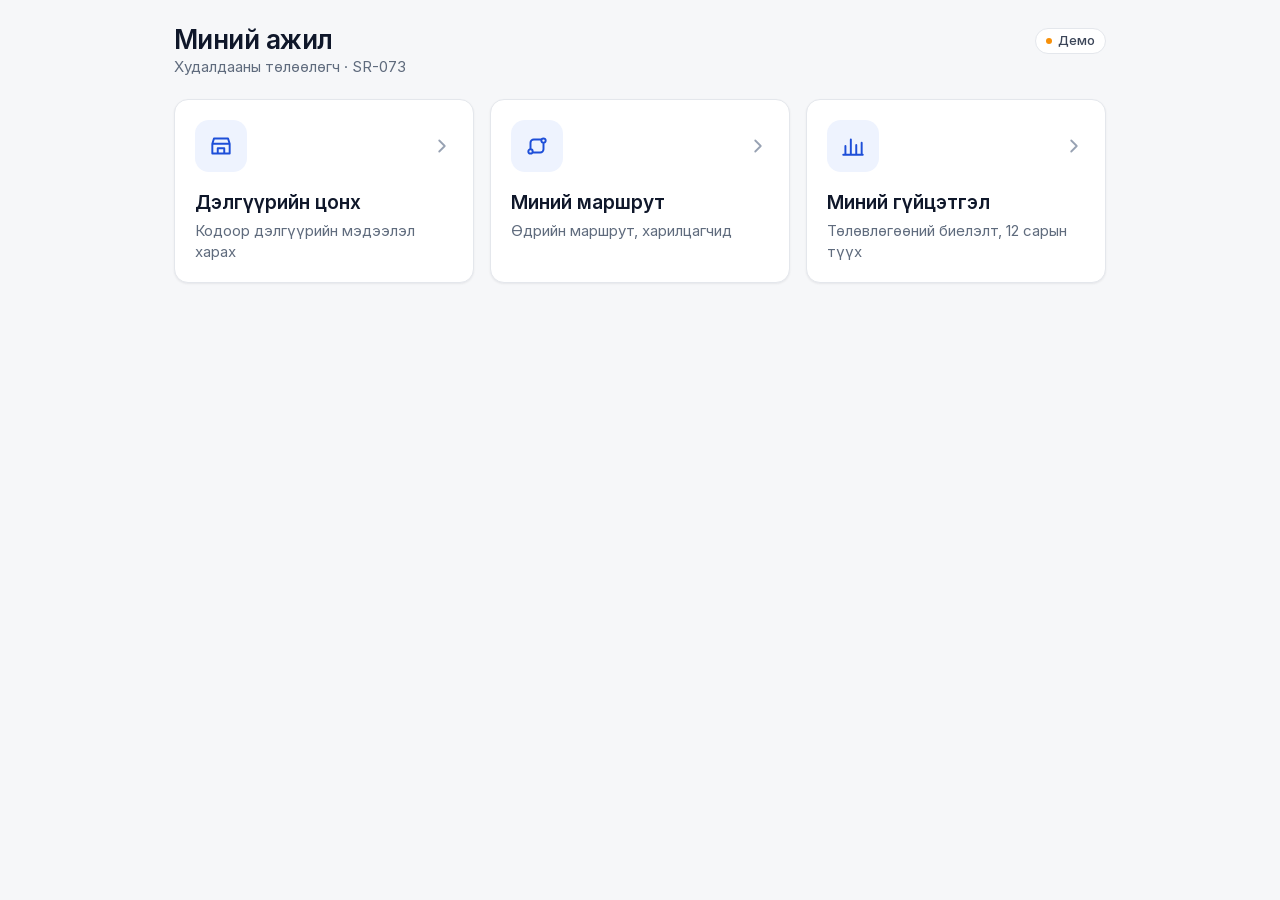
==== rep-home/index.html @ cb9c97c4 "Add «Миний ажил» workspace: home, route, performance + 53 store reports - rep-home/: «Миний ажил» ho" ====
<!doctype html>
<html lang="mn" data-ws-module="home">
<head>
  <meta charset="utf-8">
  <meta name="build" content="92cf36184981">
  <meta name="viewport" content="width=device-width, initial-scale=1, viewport-fit=cover">
  <meta name="color-scheme" content="light">
  <title>Миний ажил · Демо</title>
  <link rel="icon" href="data:image/svg+xml,%3Csvg xmlns=%27http://www.w3.org/2000/svg%27 viewBox=%270 0 32 32%27%3E%3Crect width=%2732%27 height=%2732%27 rx=%278%27 fill=%27%232563EB%27/%3E%3Cpath d=%27M8 8h7v7H8zM17 8h7v7h-7zM8 17h7v7H8zM17 17h7v7h-7z%27 fill=%27white%27/%3E%3C/svg%3E">
  <link rel="preload" href="assets/fonts/Inter-SemiBold.woff2" as="font" type="font/woff2" crossorigin>
  <link rel="stylesheet" href="assets/home.css?v=525a15c539">
  <!-- Optional: official Telegram Mini App SDK. Async, so the page works without it (plain browser, offline, blocked). -->
  <script async src="https://telegram.org/js/telegram-web-app.js" onload="window.WS && window.WS.tgInit()"></script>
</head>
<body>
  <svg width="0" height="0" style="position:absolute" aria-hidden="true">
    <symbol id="i-store" viewBox="0 0 24 24"><path d="M4 10l1.5-5h13L20 10M4 10h16M4 10v9h16v-9M9 19v-5h6v5" fill="none" stroke="currentColor" stroke-width="1.8" stroke-linejoin="round" stroke-linecap="round"/></symbol>
    <symbol id="i-route" viewBox="0 0 24 24"><path d="M6 19a2 2 0 1 0 0-4 2 2 0 0 0 0 4zM18 9a2 2 0 1 0 0-4 2 2 0 0 0 0 4zM6 15V9a3 3 0 0 1 3-3h7M18 9v6a3 3 0 0 1-3 3H8" fill="none" stroke="currentColor" stroke-width="1.8" stroke-linecap="round"/></symbol>
    <symbol id="i-perf" viewBox="0 0 24 24"><path d="M5 20V12M10 20V6M15 20v-9M20 20V9M3 20h18" fill="none" stroke="currentColor" stroke-width="1.8" stroke-linecap="round"/></symbol>
    <symbol id="i-right" viewBox="0 0 24 24"><path d="M9 6l6 6-6 6" fill="none" stroke="currentColor" stroke-width="2" stroke-linecap="round" stroke-linejoin="round"/></symbol>
  </svg>

  <main class="hm" id="app">
    <header class="hm-head">
      <div>
        <h1>Миний ажил</h1>
        <p class="hm-sub" id="rep-label">Худалдааны төлөөлөгч · SR-073</p>
      </div>
      <span class="hm-pill"><span class="hm-dot" aria-hidden="true"></span>Демо</span>
    </header>

    <!-- the three windows; hrefs are plain relative links (they work without JS), workspace.js adds the session state -->
    <nav class="hm-grid" id="links" aria-label="Миний ажил">
      <a class="hm-card" data-m="store" data-ws-nav href="../store-report/?view=lookup">
        <span class="hm-ic"><svg aria-hidden="true"><use href="#i-store"/></svg></span>
        <span class="hm-t"><b>Дэлгүүрийн цонх</b><span>Кодоор дэлгүүрийн мэдээлэл харах</span></span>
        <svg class="hm-go" aria-hidden="true"><use href="#i-right"/></svg>
      </a>
      <a class="hm-card" data-m="route" data-ws-nav href="../rep-route/">
        <span class="hm-ic"><svg aria-hidden="true"><use href="#i-route"/></svg></span>
        <span class="hm-t"><b>Миний маршрут</b><span>Өдрийн маршрут, харилцагчид</span></span>
        <svg class="hm-go" aria-hidden="true"><use href="#i-right"/></svg>
      </a>
      <a class="hm-card" data-m="performance" data-ws-nav href="../rep-performance/?rep=SR-073">
        <span class="hm-ic"><svg aria-hidden="true"><use href="#i-perf"/></svg></span>
        <span class="hm-t"><b>Миний гүйцэтгэл</b><span>Төлөвлөгөөний биелэлт, 12 сарын түүх</span></span>
        <svg class="hm-go" aria-hidden="true"><use href="#i-right"/></svg>
      </a>
    </nav>

    <section class="hm-state" id="state" hidden><h2 id="state-title"></h2><p id="state-text"></p><a class="hm-btn" id="state-link" data-ws-nav href="?rep=SR-073"></a></section>
  </main>

  <script src="assets/workspace.js?v=ddec6634f4"></script>
  <script src="assets/home.js?v=a9f7481113"></script>
</body>
</html>
---- rep-home/assets/home.css ----
/* «Миний ажил» home — the product's tokens (white/slate, one blue accent, Inter), three large touch targets. */
@font-face { font-family: "Inter"; src: url("fonts/Inter-Regular.woff2") format("woff2"); font-weight: 400; font-display: swap; }
@font-face { font-family: "Inter"; src: url("fonts/Inter-Medium.woff2") format("woff2"); font-weight: 500; font-display: swap; }
@font-face { font-family: "Inter"; src: url("fonts/Inter-SemiBold.woff2") format("woff2"); font-weight: 600; font-display: swap; }
:root {
  --font: "Inter", "Segoe UI", "Noto Sans", Arial, sans-serif;
  --ink: #0F172A; --ink-2: #3B4558; --ink-3: #5F6B7D; --ink-4: #98A2B3;
  --accent: #2563EB; --accent-strong: #1D4ED8; --accent-soft: #EEF3FE; --accent-line: #C7D7FD;
  --bg: #F6F7F9; --surface: #FFFFFF; --border: #E4E7EC;
  --sh-1: 0 1px 2px rgba(16, 24, 40, .04), 0 1px 3px rgba(16, 24, 40, .03);
  /* device notch plus Telegram's own insets when the client reports them (Bot API 8.0 CSS variables); 0 elsewhere */
  --sat: max(env(safe-area-inset-top, 0px), calc(var(--tg-safe-area-inset-top, 0px) + var(--tg-content-safe-area-inset-top, 0px)));
  --sab: max(env(safe-area-inset-bottom, 0px), var(--tg-safe-area-inset-bottom, 0px));
}
*, *::before, *::after { box-sizing: border-box; }
[hidden] { display: none !important; }
html { -webkit-text-size-adjust: 100%; }
body { margin: 0; font: 15px/1.5 var(--font); color: var(--ink); background: var(--bg); -webkit-font-smoothing: antialiased; }
h1, h2, p { margin: 0; }
:focus-visible { outline: 2px solid var(--accent); outline-offset: 2px; border-radius: 4px; }

.hm { max-width: 980px; margin: 0 auto; padding: calc(24px + var(--sat)) 24px calc(32px + var(--sab)); }
.hm-head { display: flex; justify-content: space-between; align-items: flex-start; gap: 16px; margin-bottom: 20px; }
.hm-head h1 { font-size: 26px; line-height: 32px; font-weight: 600; letter-spacing: -0.02em; }
.hm-sub { font-size: 15px; color: var(--ink-3); }
.hm-pill { display: inline-flex; align-items: center; gap: 6px; height: 26px; margin-top: 4px; padding: 0 10px; border: 1px solid var(--border); border-radius: 999px;
  background: var(--surface); color: var(--ink-2); font-size: 13px; font-weight: 500; flex: none; }
.hm-dot { width: 6px; height: 6px; border-radius: 50%; background: #F79009; }

.hm-grid { display: grid; grid-template-columns: repeat(3, minmax(0, 1fr)); gap: 16px; }
.hm-card { display: grid; grid-template-columns: minmax(0, 1fr) auto; grid-template-areas: "ic go" "t t"; align-content: start; gap: 18px 12px; min-height: 176px; padding: 20px;
  background: var(--surface); border: 1px solid var(--border); border-radius: 14px; box-shadow: var(--sh-1); color: var(--ink); text-decoration: none;
  -webkit-tap-highlight-color: transparent; }
.hm-card:hover { border-color: var(--accent-line); background: #FCFDFF; }
.hm-card:active { background: var(--accent-soft); }
.hm-ic { grid-area: ic; display: grid; place-items: center; width: 52px; height: 52px; border-radius: 14px; background: var(--accent-soft); color: var(--accent-strong); }
.hm-ic svg { width: 26px; height: 26px; }
.hm-go { grid-area: go; align-self: center; width: 22px; height: 22px; color: var(--ink-4); }
.hm-t { grid-area: t; display: grid; gap: 4px; min-width: 0; }
.hm-t b { font-size: 19px; line-height: 26px; font-weight: 600; }
.hm-t span { font-size: 15px; line-height: 21px; color: var(--ink-3); }

.hm-state { max-width: 520px; margin: 8vh auto 0; padding: 28px; text-align: center; background: var(--surface); border: 1px solid var(--border); border-radius: 12px; box-shadow: var(--sh-1); }
.hm-state h2 { font-size: 22px; line-height: 30px; font-weight: 600; }
.hm-state p { margin-top: 8px; color: var(--ink-2); overflow-wrap: anywhere; }
.hm-btn { display: inline-flex; align-items: center; justify-content: center; min-height: 44px; margin-top: 18px; padding: 0 18px; border-radius: 8px; background: var(--accent);
  color: #fff; font-weight: 500; text-decoration: none; }

@media (max-width: 720px) {
  .hm { padding: calc(16px + var(--sat)) 16px calc(24px + var(--sab)); }
  .hm-head { margin-bottom: 14px; }
  .hm-head h1 { font-size: 24px; line-height: 30px; }
  .hm-grid { grid-template-columns: minmax(0, 1fr); gap: 10px; }
  .hm-card { grid-template-columns: auto minmax(0, 1fr) auto; grid-template-areas: "ic t go"; align-items: center; gap: 14px; min-height: 84px; padding: 14px 16px; }
  .hm-ic { width: 46px; height: 46px; border-radius: 12px; }
  .hm-ic svg { width: 24px; height: 24px; }
  .hm-t b { font-size: 17px; line-height: 23px; }
  .hm-t span { font-size: 14px; line-height: 19px; }
}
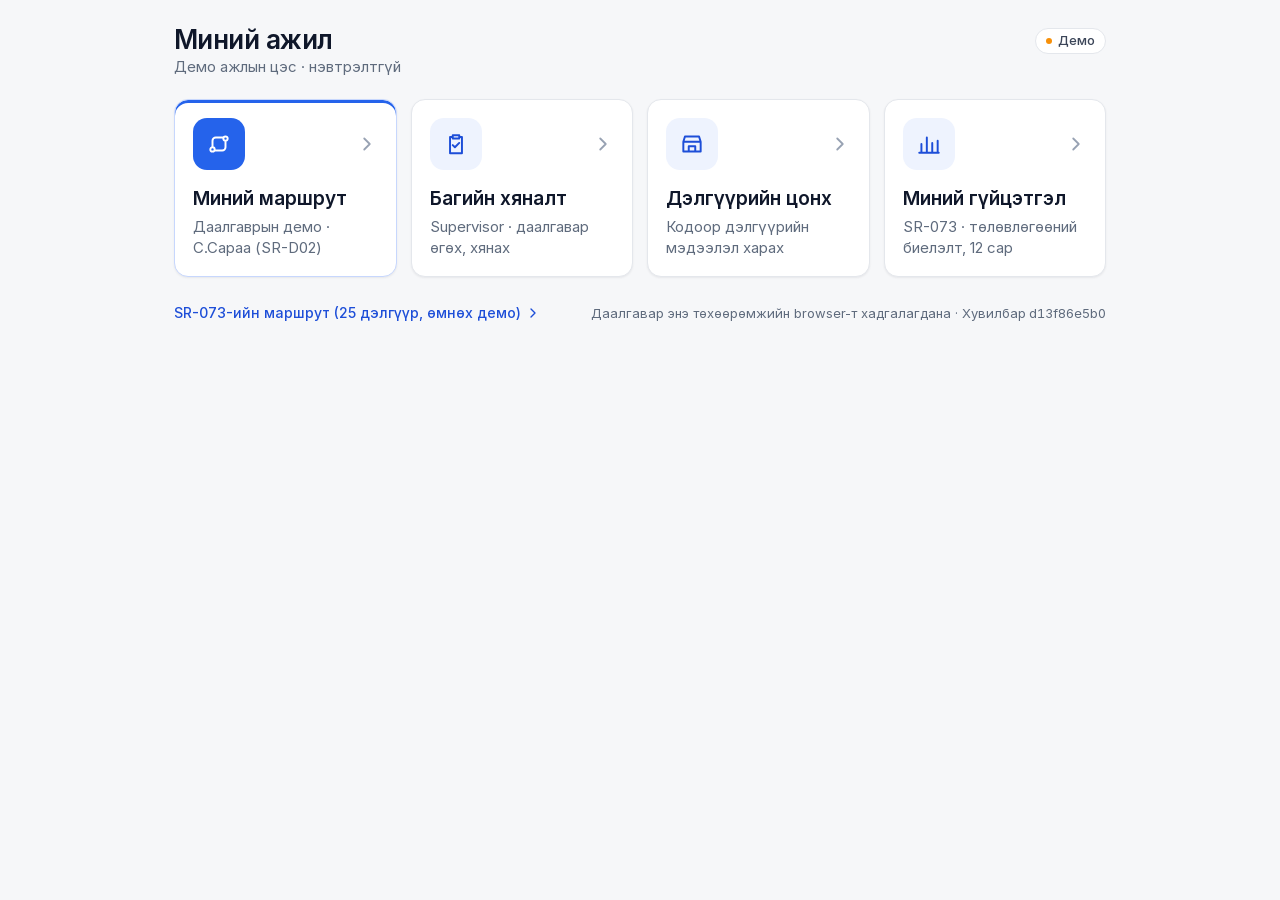
==== commit 99627e24: "Publish task-enabled rep route and supervisor demo workspace" ====
--- a/rep-home/index.html
+++ b/rep-home/index.html
@@ -2,13 +2,14 @@
 <html lang="mn" data-ws-module="home">
 <head>
   <meta charset="utf-8">
-  <meta name="build" content="92cf36184981">
+  <meta name="build" content="e84af9d419dd">
+  <meta name="release" content="d13f86e5b0">
   <meta name="viewport" content="width=device-width, initial-scale=1, viewport-fit=cover">
   <meta name="color-scheme" content="light">
   <title>Миний ажил · Демо</title>
   <link rel="icon" href="data:image/svg+xml,%3Csvg xmlns=%27http://www.w3.org/2000/svg%27 viewBox=%270 0 32 32%27%3E%3Crect width=%2732%27 height=%2732%27 rx=%278%27 fill=%27%232563EB%27/%3E%3Cpath d=%27M8 8h7v7H8zM17 8h7v7h-7zM8 17h7v7H8zM17 17h7v7h-7z%27 fill=%27white%27/%3E%3C/svg%3E">
-  <link rel="preload" href="assets/fonts/Inter-SemiBold.woff2" as="font" type="font/woff2" crossorigin>
-  <link rel="stylesheet" href="assets/home.css?v=525a15c539">
+  <link rel="preload" href="assets/fonts/Inter-SemiBold.woff2?v=5cb7103e4e" as="font" type="font/woff2" crossorigin>
+  <link rel="stylesheet" href="assets/home.css?v=b66fe078c0">
   <!-- Optional: official Telegram Mini App SDK. Async, so the page works without it (plain browser, offline, blocked). -->
   <script async src="https://telegram.org/js/telegram-web-app.js" onload="window.WS && window.WS.tgInit()"></script>
 </head>
@@ -17,6 +18,7 @@
     <symbol id="i-store" viewBox="0 0 24 24"><path d="M4 10l1.5-5h13L20 10M4 10h16M4 10v9h16v-9M9 19v-5h6v5" fill="none" stroke="currentColor" stroke-width="1.8" stroke-linejoin="round" stroke-linecap="round"/></symbol>
     <symbol id="i-route" viewBox="0 0 24 24"><path d="M6 19a2 2 0 1 0 0-4 2 2 0 0 0 0 4zM18 9a2 2 0 1 0 0-4 2 2 0 0 0 0 4zM6 15V9a3 3 0 0 1 3-3h7M18 9v6a3 3 0 0 1-3 3H8" fill="none" stroke="currentColor" stroke-width="1.8" stroke-linecap="round"/></symbol>
     <symbol id="i-perf" viewBox="0 0 24 24"><path d="M5 20V12M10 20V6M15 20v-9M20 20V9M3 20h18" fill="none" stroke="currentColor" stroke-width="1.8" stroke-linecap="round"/></symbol>
+    <symbol id="i-team" viewBox="0 0 24 24"><path d="M9 4h6v3H9zM9 5.5H6.5v15h11v-15H15M9 13l2 2 4-4" fill="none" stroke="currentColor" stroke-width="1.8" stroke-linejoin="round" stroke-linecap="round"/></symbol>
     <symbol id="i-right" viewBox="0 0 24 24"><path d="M9 6l6 6-6 6" fill="none" stroke="currentColor" stroke-width="2" stroke-linecap="round" stroke-linejoin="round"/></symbol>
   </svg>
 
@@ -24,34 +26,46 @@
     <header class="hm-head">
       <div>
         <h1>Миний ажил</h1>
-        <p class="hm-sub" id="rep-label">Худалдааны төлөөлөгч · SR-073</p>
+        <p class="hm-sub" id="rep-label">Демо ажлын цэс · нэвтрэлтгүй</p>
       </div>
       <span class="hm-pill"><span class="hm-dot" aria-hidden="true"></span>Демо</span>
     </header>
 
-    <!-- the three windows; hrefs are plain relative links (they work without JS), workspace.js adds the session state -->
+    <!-- the four windows; hrefs are plain relative links (they work without JS), workspace.js adds the session state.
+         «Миний маршрут» = the task demo of one team demo rep (a demo choice, not a login); performance stays SR-073's. -->
     <nav class="hm-grid" id="links" aria-label="Миний ажил">
+      <a class="hm-card hm-main" data-m="route" data-ws-nav href="../rep-route/?demo=team&amp;rep=SR-D02">
+        <span class="hm-ic"><svg aria-hidden="true"><use href="#i-route"/></svg></span>
+        <span class="hm-t"><b>Миний маршрут</b><span>Даалгаврын демо · С.Сараа (SR-D02)</span></span>
+        <svg class="hm-go" aria-hidden="true"><use href="#i-right"/></svg>
+      </a>
+      <a class="hm-card" data-m="team" data-ws-nav href="../team-control/">
+        <span class="hm-ic"><svg aria-hidden="true"><use href="#i-team"/></svg></span>
+        <span class="hm-t"><b>Багийн хяналт</b><span>Supervisor · даалгавар өгөх, хянах</span></span>
+        <svg class="hm-go" aria-hidden="true"><use href="#i-right"/></svg>
+      </a>
       <a class="hm-card" data-m="store" data-ws-nav href="../store-report/?view=lookup">
         <span class="hm-ic"><svg aria-hidden="true"><use href="#i-store"/></svg></span>
         <span class="hm-t"><b>Дэлгүүрийн цонх</b><span>Кодоор дэлгүүрийн мэдээлэл харах</span></span>
         <svg class="hm-go" aria-hidden="true"><use href="#i-right"/></svg>
       </a>
-      <a class="hm-card" data-m="route" data-ws-nav href="../rep-route/">
-        <span class="hm-ic"><svg aria-hidden="true"><use href="#i-route"/></svg></span>
-        <span class="hm-t"><b>Миний маршрут</b><span>Өдрийн маршрут, харилцагчид</span></span>
-        <svg class="hm-go" aria-hidden="true"><use href="#i-right"/></svg>
-      </a>
       <a class="hm-card" data-m="performance" data-ws-nav href="../rep-performance/?rep=SR-073">
         <span class="hm-ic"><svg aria-hidden="true"><use href="#i-perf"/></svg></span>
-        <span class="hm-t"><b>Миний гүйцэтгэл</b><span>Төлөвлөгөөний биелэлт, 12 сарын түүх</span></span>
+        <span class="hm-t"><b>Миний гүйцэтгэл</b><span>SR-073 · төлөвлөгөөний биелэлт, 12 сар</span></span>
         <svg class="hm-go" aria-hidden="true"><use href="#i-right"/></svg>
       </a>
     </nav>
 
+    <footer class="hm-foot" id="foot">
+      <a class="hm-legacy" data-m="legacy" data-ws-nav href="../rep-route/?rep=SR-073">SR-073-ийн маршрут (25 дэлгүүр, өмнөх демо)<svg aria-hidden="true"><use href="#i-right"/></svg></a>
+      <p>Даалгавар энэ төхөөрөмжийн browser-т хадгалагдана · <span class="num" id="build">Хувилбар: локал</span></p>
+    </footer>
+
     <section class="hm-state" id="state" hidden><h2 id="state-title"></h2><p id="state-text"></p><a class="hm-btn" id="state-link" data-ws-nav href="?rep=SR-073"></a></section>
   </main>
 
-  <script src="assets/workspace.js?v=ddec6634f4"></script>
-  <script src="assets/home.js?v=a9f7481113"></script>
+  <script src="assets/deploy.js?v=190848321a"></script>
+  <script src="assets/workspace.js?v=0cca0d6a24"></script>
+  <script src="assets/home.js?v=7c841190ab"></script>
 </body>
 </html>
--- a/rep-home/assets/home.css
+++ b/rep-home/assets/home.css
@@ -1,7 +1,7 @@
-/* «Миний ажил» home — the product's tokens (white/slate, one blue accent, Inter), three large touch targets. */
-@font-face { font-family: "Inter"; src: url("fonts/Inter-Regular.woff2") format("woff2"); font-weight: 400; font-display: swap; }
-@font-face { font-family: "Inter"; src: url("fonts/Inter-Medium.woff2") format("woff2"); font-weight: 500; font-display: swap; }
-@font-face { font-family: "Inter"; src: url("fonts/Inter-SemiBold.woff2") format("woff2"); font-weight: 600; font-display: swap; }
+/* «Миний ажил» home — the product's tokens (white/slate, one blue accent, Inter), four large touch targets (the task route first). */
+@font-face { font-family: "Inter"; src: url("fonts/Inter-Regular.woff2?v=e06f6b1bc5") format("woff2"); font-weight: 400; font-display: swap; }
+@font-face { font-family: "Inter"; src: url("fonts/Inter-Medium.woff2?v=0ff3e94614") format("woff2"); font-weight: 500; font-display: swap; }
+@font-face { font-family: "Inter"; src: url("fonts/Inter-SemiBold.woff2?v=5cb7103e4e") format("woff2"); font-weight: 600; font-display: swap; }
 :root {
   --font: "Inter", "Segoe UI", "Noto Sans", Arial, sans-serif;
   --ink: #0F172A; --ink-2: #3B4558; --ink-3: #5F6B7D; --ink-4: #98A2B3;
@@ -27,12 +27,14 @@
   background: var(--surface); color: var(--ink-2); font-size: 13px; font-weight: 500; flex: none; }
 .hm-dot { width: 6px; height: 6px; border-radius: 50%; background: #F79009; }
 
-.hm-grid { display: grid; grid-template-columns: repeat(3, minmax(0, 1fr)); gap: 16px; }
-.hm-card { display: grid; grid-template-columns: minmax(0, 1fr) auto; grid-template-areas: "ic go" "t t"; align-content: start; gap: 18px 12px; min-height: 176px; padding: 20px;
+.hm-grid { display: grid; grid-template-columns: repeat(4, minmax(0, 1fr)); gap: 14px; }
+.hm-card { display: grid; grid-template-columns: minmax(0, 1fr) auto; grid-template-areas: "ic go" "t t"; align-content: start; gap: 16px 12px; min-height: 164px; padding: 18px;
   background: var(--surface); border: 1px solid var(--border); border-radius: 14px; box-shadow: var(--sh-1); color: var(--ink); text-decoration: none;
   -webkit-tap-highlight-color: transparent; }
 .hm-card:hover { border-color: var(--accent-line); background: #FCFDFF; }
 .hm-card:active { background: var(--accent-soft); }
+.hm-main { border-color: var(--accent-line); box-shadow: var(--sh-1), inset 0 3px 0 var(--accent); }
+.hm-main .hm-ic { background: var(--accent); color: #fff; }
 .hm-ic { grid-area: ic; display: grid; place-items: center; width: 52px; height: 52px; border-radius: 14px; background: var(--accent-soft); color: var(--accent-strong); }
 .hm-ic svg { width: 26px; height: 26px; }
 .hm-go { grid-area: go; align-self: center; width: 22px; height: 22px; color: var(--ink-4); }
@@ -40,12 +42,25 @@
 .hm-t b { font-size: 19px; line-height: 26px; font-weight: 600; }
 .hm-t span { font-size: 15px; line-height: 21px; color: var(--ink-3); }
 
+.hm-foot { display: flex; flex-wrap: wrap; align-items: center; justify-content: space-between; gap: 4px 16px; margin-top: 14px; font-size: 13px; line-height: 18px; color: var(--ink-3); }
+.hm-legacy { display: inline-flex; align-items: center; gap: 4px; min-height: 44px; color: var(--accent-strong); font-size: 14px; font-weight: 500; text-decoration: none; }
+.hm-legacy:hover { text-decoration: underline; }
+.hm-legacy svg { width: 16px; height: 16px; flex: none; }
+.hm-foot .num { font-variant-numeric: tabular-nums; white-space: nowrap; }
+
 .hm-state { max-width: 520px; margin: 8vh auto 0; padding: 28px; text-align: center; background: var(--surface); border: 1px solid var(--border); border-radius: 12px; box-shadow: var(--sh-1); }
 .hm-state h2 { font-size: 22px; line-height: 30px; font-weight: 600; }
 .hm-state p { margin-top: 8px; color: var(--ink-2); overflow-wrap: anywhere; }
 .hm-btn { display: inline-flex; align-items: center; justify-content: center; min-height: 44px; margin-top: 18px; padding: 0 18px; border-radius: 8px; background: var(--accent);
   color: #fff; font-weight: 500; text-decoration: none; }
 
+@media (max-width: 900px) and (min-width: 721px) {
+  .hm { padding-left: 20px; padding-right: 20px; }
+  .hm-grid { gap: 10px; }
+  .hm-card { padding: 16px 14px; min-height: 150px; }
+  .hm-t b { font-size: 17px; line-height: 23px; }
+  .hm-t span { font-size: 14px; line-height: 19px; }
+}
 @media (max-width: 720px) {
   .hm { padding: calc(16px + var(--sat)) 16px calc(24px + var(--sab)); }
   .hm-head { margin-bottom: 14px; }
@@ -56,4 +71,5 @@
   .hm-ic svg { width: 24px; height: 24px; }
   .hm-t b { font-size: 17px; line-height: 23px; }
   .hm-t span { font-size: 14px; line-height: 19px; }
+  .hm-foot { margin-top: 8px; }
 }
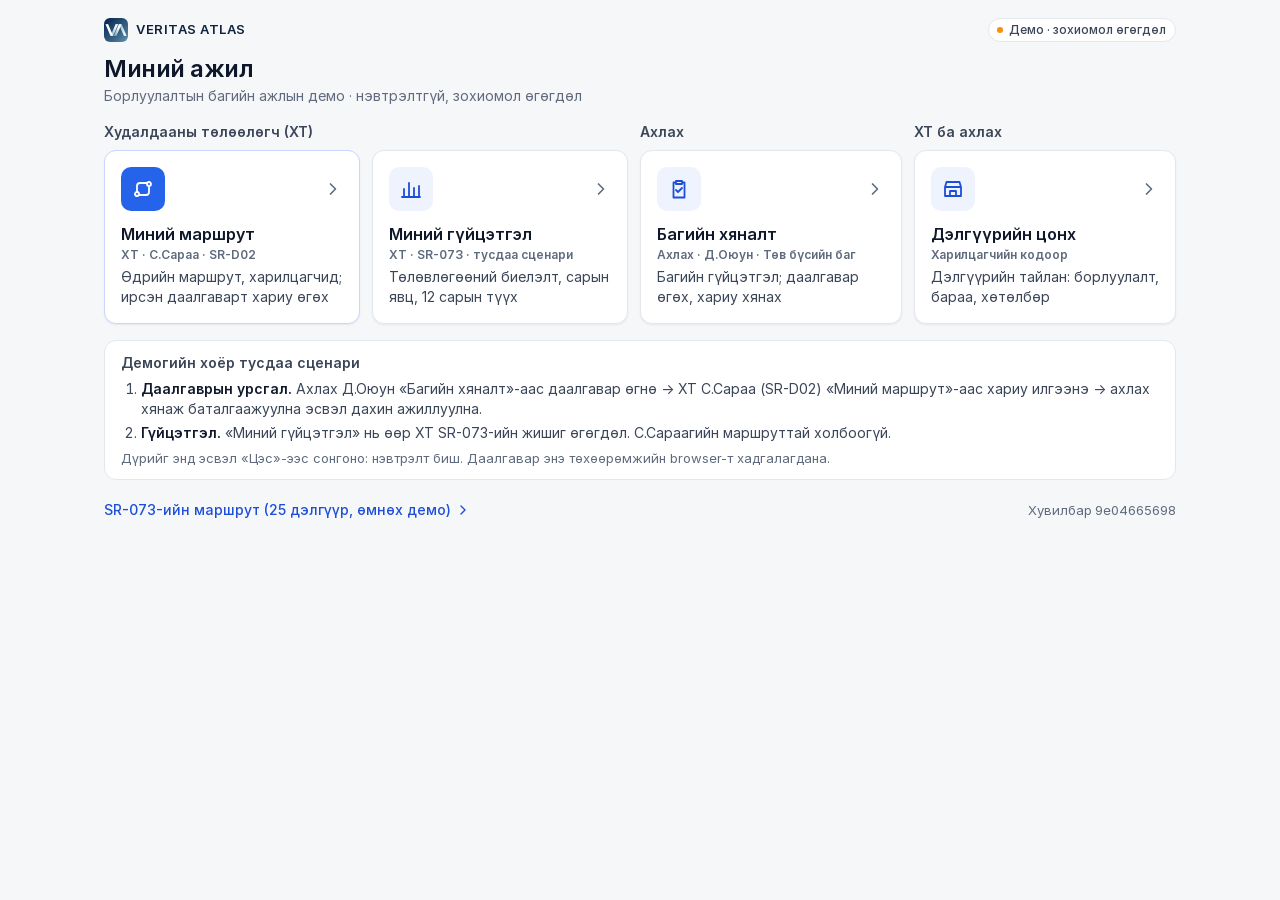
==== commit 81cdd735: "Release finish v1: visual language v1 on route/home, route taps, Ахлах wording - Route, customers an" ====
--- a/rep-home/index.html
+++ b/rep-home/index.html
@@ -1,15 +1,16 @@
 <!doctype html>
-<html lang="mn" data-ws-module="home">
+<html lang="mn" data-ws-module="home" data-ui="v1">
 <head>
   <meta charset="utf-8">
-  <meta name="build" content="e84af9d419dd">
-  <meta name="release" content="d13f86e5b0">
+  <meta name="build" content="0d5798144530">
+  <meta name="release" content="9e04665698">
   <meta name="viewport" content="width=device-width, initial-scale=1, viewport-fit=cover">
   <meta name="color-scheme" content="light">
   <title>Миний ажил · Демо</title>
-  <link rel="icon" href="data:image/svg+xml,%3Csvg xmlns=%27http://www.w3.org/2000/svg%27 viewBox=%270 0 32 32%27%3E%3Crect width=%2732%27 height=%2732%27 rx=%278%27 fill=%27%232563EB%27/%3E%3Cpath d=%27M8 8h7v7H8zM17 8h7v7h-7zM8 17h7v7H8zM17 17h7v7h-7z%27 fill=%27white%27/%3E%3C/svg%3E">
+  <link rel="icon" type="image/png" href="[data-uri]">
   <link rel="preload" href="assets/fonts/Inter-SemiBold.woff2?v=5cb7103e4e" as="font" type="font/woff2" crossorigin>
-  <link rel="stylesheet" href="assets/home.css?v=b66fe078c0">
+  <link rel="stylesheet" href="assets/home.css?v=69df056010">
+  <link rel="stylesheet" href="assets/workspace.css?v=fe167c2be0">
   <!-- Optional: official Telegram Mini App SDK. Async, so the page works without it (plain browser, offline, blocked). -->
   <script async src="https://telegram.org/js/telegram-web-app.js" onload="window.WS && window.WS.tgInit()"></script>
 </head>
@@ -22,50 +23,74 @@
     <symbol id="i-right" viewBox="0 0 24 24"><path d="M9 6l6 6-6 6" fill="none" stroke="currentColor" stroke-width="2" stroke-linecap="round" stroke-linejoin="round"/></symbol>
   </svg>
 
-  <main class="hm" id="app">
+  <main class="hm ws-page" id="app">
     <header class="hm-head">
-      <div>
-        <h1>Миний ажил</h1>
-        <p class="hm-sub" id="rep-label">Демо ажлын цэс · нэвтрэлтгүй</p>
-      </div>
-      <span class="hm-pill"><span class="hm-dot" aria-hidden="true"></span>Демо</span>
+      <div class="hm-brand"><span class="ws-mark" aria-hidden="true"></span><b>VERITAS ATLAS</b></div>
+      <span class="ws-demo"><span>Демо<span class="ws-demo-l"> · зохиомол өгөгдөл</span></span></span>
+      <h1 class="ws-title">Миний ажил</h1>
+      <p class="hm-sub" id="rep-label">Борлуулалтын багийн ажлын демо · нэвтрэлтгүй, зохиомол өгөгдөл</p>
     </header>
 
-    <!-- the four windows; hrefs are plain relative links (they work without JS), workspace.js adds the session state.
-         «Миний маршрут» = the task demo of one team demo rep (a demo choice, not a login); performance stays SR-073's. -->
-    <nav class="hm-grid" id="links" aria-label="Миний ажил">
-      <a class="hm-card hm-main" data-m="route" data-ws-nav href="../rep-route/?demo=team&amp;rep=SR-D02">
-        <span class="hm-ic"><svg aria-hidden="true"><use href="#i-route"/></svg></span>
-        <span class="hm-t"><b>Миний маршрут</b><span>Даалгаврын демо · С.Сараа (SR-D02)</span></span>
-        <svg class="hm-go" aria-hidden="true"><use href="#i-right"/></svg>
-      </a>
-      <a class="hm-card" data-m="team" data-ws-nav href="../team-control/">
-        <span class="hm-ic"><svg aria-hidden="true"><use href="#i-team"/></svg></span>
-        <span class="hm-t"><b>Багийн хяналт</b><span>Supervisor · даалгавар өгөх, хянах</span></span>
-        <svg class="hm-go" aria-hidden="true"><use href="#i-right"/></svg>
-      </a>
-      <a class="hm-card" data-m="store" data-ws-nav href="../store-report/?view=lookup">
-        <span class="hm-ic"><svg aria-hidden="true"><use href="#i-store"/></svg></span>
-        <span class="hm-t"><b>Дэлгүүрийн цонх</b><span>Кодоор дэлгүүрийн мэдээлэл харах</span></span>
-        <svg class="hm-go" aria-hidden="true"><use href="#i-right"/></svg>
-      </a>
-      <a class="hm-card" data-m="performance" data-ws-nav href="../rep-performance/?rep=SR-073">
-        <span class="hm-ic"><svg aria-hidden="true"><use href="#i-perf"/></svg></span>
-        <span class="hm-t"><b>Миний гүйцэтгэл</b><span>SR-073 · төлөвлөгөөний биелэлт, 12 сар</span></span>
-        <svg class="hm-go" aria-hidden="true"><use href="#i-right"/></svg>
-      </a>
+    <!-- the windows by demo role; hrefs are plain relative links (they work without JS), workspace.js adds the session state.
+         The role is a demo choice made here or in «Цэс», never a login. -->
+    <nav class="hm-roles" id="links" aria-label="Миний ажил">
+      <section class="hm-role hm-rep" aria-labelledby="r-rep">
+        <h2 class="hm-rh" id="r-rep">Худалдааны төлөөлөгч (ХТ)</h2>
+        <div class="hm-cards">
+          <a class="hm-card hm-main" data-m="route" data-ws-nav href="../rep-route/?demo=team&amp;rep=SR-D02">
+            <span class="hm-ic"><svg aria-hidden="true"><use href="#i-route"/></svg></span>
+            <span class="hm-t"><b>Миний маршрут</b><small id="route-who">ХТ · С.Сараа · SR-D02</small><span>Өдрийн маршрут, харилцагчид; ирсэн даалгаварт хариу өгөх</span></span>
+            <svg class="hm-go" aria-hidden="true"><use href="#i-right"/></svg>
+          </a>
+          <a class="hm-card" data-m="performance" data-ws-nav href="../rep-performance/?rep=SR-073">
+            <span class="hm-ic"><svg aria-hidden="true"><use href="#i-perf"/></svg></span>
+            <span class="hm-t"><b>Миний гүйцэтгэл</b><small>ХТ · SR-073 · тусдаа сценари</small><span>Төлөвлөгөөний биелэлт, сарын явц, 12 сарын түүх</span></span>
+            <svg class="hm-go" aria-hidden="true"><use href="#i-right"/></svg>
+          </a>
+        </div>
+      </section>
+      <section class="hm-role" aria-labelledby="r-sup">
+        <h2 class="hm-rh" id="r-sup">Ахлах</h2>
+        <div class="hm-cards">
+          <a class="hm-card" data-m="team" data-ws-nav href="../team-control/">
+            <span class="hm-ic"><svg aria-hidden="true"><use href="#i-team"/></svg></span>
+            <span class="hm-t"><b>Багийн хяналт</b><small>Ахлах · Д.Оюун · Төв бүсийн баг</small><span>Багийн гүйцэтгэл; даалгавар өгөх, хариу хянах</span></span>
+            <svg class="hm-go" aria-hidden="true"><use href="#i-right"/></svg>
+          </a>
+        </div>
+      </section>
+      <section class="hm-role" aria-labelledby="r-both">
+        <h2 class="hm-rh" id="r-both">ХТ ба ахлах</h2>
+        <div class="hm-cards">
+          <a class="hm-card" data-m="store" data-ws-nav href="../store-report/?view=lookup">
+            <span class="hm-ic"><svg aria-hidden="true"><use href="#i-store"/></svg></span>
+            <span class="hm-t"><b>Дэлгүүрийн цонх</b><small>Харилцагчийн кодоор</small><span>Дэлгүүрийн тайлан: борлуулалт, бараа, хөтөлбөр</span></span>
+            <svg class="hm-go" aria-hidden="true"><use href="#i-right"/></svg>
+          </a>
+        </div>
+      </section>
     </nav>
+
+    <!-- two separate demo stories: never one person's data -->
+    <section class="hm-sc" id="scen" aria-labelledby="sc-t">
+      <h2 class="hm-rh" id="sc-t">Демогийн хоёр тусдаа сценари</h2>
+      <ol>
+        <li><b>Даалгаврын урсгал.</b> Ахлах Д.Оюун «Багийн хяналт»-аас даалгавар өгнө → ХТ С.Сараа (SR-D02) «Миний маршрут»-аас хариу илгээнэ → ахлах хянаж баталгаажуулна эсвэл дахин ажиллуулна.</li>
+        <li><b>Гүйцэтгэл.</b> «Миний гүйцэтгэл» нь өөр ХТ SR-073-ийн жишиг өгөгдөл. С.Сараагийн маршруттай холбоогүй.</li>
+      </ol>
+      <p>Дүрийг энд эсвэл «Цэс»-ээс сонгоно: нэвтрэлт биш. Даалгавар энэ төхөөрөмжийн browser-т хадгалагдана.</p>
+    </section>
 
     <footer class="hm-foot" id="foot">
       <a class="hm-legacy" data-m="legacy" data-ws-nav href="../rep-route/?rep=SR-073">SR-073-ийн маршрут (25 дэлгүүр, өмнөх демо)<svg aria-hidden="true"><use href="#i-right"/></svg></a>
-      <p>Даалгавар энэ төхөөрөмжийн browser-т хадгалагдана · <span class="num" id="build">Хувилбар: локал</span></p>
+      <p><span class="num" id="build">Хувилбар: локал</span></p>
     </footer>
 
     <section class="hm-state" id="state" hidden><h2 id="state-title"></h2><p id="state-text"></p><a class="hm-btn" id="state-link" data-ws-nav href="?rep=SR-073"></a></section>
   </main>
 
-  <script src="assets/deploy.js?v=190848321a"></script>
-  <script src="assets/workspace.js?v=0cca0d6a24"></script>
-  <script src="assets/home.js?v=7c841190ab"></script>
+  <script src="assets/deploy.js?v=1d6e32367b"></script>
+  <script src="assets/workspace.js?v=1901e2b433"></script>
+  <script src="assets/home.js?v=1155a97aa2"></script>
 </body>
 </html>
--- a/rep-home/assets/home.css
+++ b/rep-home/assets/home.css
@@ -1,4 +1,5 @@
-/* «Миний ажил» home — the product's tokens (white/slate, one blue accent, Inter), four large touch targets (the task route first). */
+/* «Миний ажил» home — the demo's entry: the product mark, then the windows grouped by demo role (ХТ · Ахлах · both) and the two
+   separate demo stories. Visual language v1 (frame, title, demo tag, mark: ./workspace.css); tokens below are the product's. */
 @font-face { font-family: "Inter"; src: url("fonts/Inter-Regular.woff2?v=e06f6b1bc5") format("woff2"); font-weight: 400; font-display: swap; }
 @font-face { font-family: "Inter"; src: url("fonts/Inter-Medium.woff2?v=0ff3e94614") format("woff2"); font-weight: 500; font-display: swap; }
 @font-face { font-family: "Inter"; src: url("fonts/Inter-SemiBold.woff2?v=5cb7103e4e") format("woff2"); font-weight: 600; font-display: swap; }
@@ -6,7 +7,7 @@
   --font: "Inter", "Segoe UI", "Noto Sans", Arial, sans-serif;
   --ink: #0F172A; --ink-2: #3B4558; --ink-3: #5F6B7D; --ink-4: #98A2B3;
   --accent: #2563EB; --accent-strong: #1D4ED8; --accent-soft: #EEF3FE; --accent-line: #C7D7FD;
-  --bg: #F6F7F9; --surface: #FFFFFF; --border: #E4E7EC;
+  --bg: #F6F7F9; --surface: #FFFFFF; --surface-2: #F8FAFC; --surface-3: #F1F4F8; --border: #E4E7EC;
   --sh-1: 0 1px 2px rgba(16, 24, 40, .04), 0 1px 3px rgba(16, 24, 40, .03);
   /* device notch plus Telegram's own insets when the client reports them (Bot API 8.0 CSS variables); 0 elsewhere */
   --sat: max(env(safe-area-inset-top, 0px), calc(var(--tg-safe-area-inset-top, 0px) + var(--tg-content-safe-area-inset-top, 0px)));
@@ -16,60 +17,71 @@
 [hidden] { display: none !important; }
 html { -webkit-text-size-adjust: 100%; }
 body { margin: 0; font: 15px/1.5 var(--font); color: var(--ink); background: var(--bg); -webkit-font-smoothing: antialiased; }
-h1, h2, p { margin: 0; }
+h1, h2, p, ol { margin: 0; }
 :focus-visible { outline: 2px solid var(--accent); outline-offset: 2px; border-radius: 4px; }
 
-.hm { max-width: 980px; margin: 0 auto; padding: calc(24px + var(--sat)) 24px calc(32px + var(--sab)); }
-.hm-head { display: flex; justify-content: space-between; align-items: flex-start; gap: 16px; margin-bottom: 20px; }
-.hm-head h1 { font-size: 26px; line-height: 32px; font-weight: 600; letter-spacing: -0.02em; }
-.hm-sub { font-size: 15px; color: var(--ink-3); }
-.hm-pill { display: inline-flex; align-items: center; gap: 6px; height: 26px; margin-top: 4px; padding: 0 10px; border: 1px solid var(--border); border-radius: 999px;
-  background: var(--surface); color: var(--ink-2); font-size: 13px; font-weight: 500; flex: none; }
-.hm-dot { width: 6px; height: 6px; border-radius: 50%; background: #F79009; }
+.hm { margin: 0 auto; padding-bottom: calc(24px + var(--sab)); }
+/* head: mark + name · demo tag / title / one line on what this is */
+.hm-head { display: grid; grid-template-columns: minmax(0, 1fr) auto; align-items: center; gap: 2px 12px; margin-bottom: 16px; }
+.hm-brand { display: flex; align-items: center; gap: 8px; min-height: 28px; font-size: 13px; letter-spacing: .04em; color: #10213B; }
+.hm-brand b { font-weight: 600; }
+.hm-head .ws-title { grid-column: 1 / -1; margin-top: 8px; }
+.hm-sub { grid-column: 1 / -1; font-size: 14px; line-height: 20px; color: var(--ink-3); }
 
-.hm-grid { display: grid; grid-template-columns: repeat(4, minmax(0, 1fr)); gap: 14px; }
-.hm-card { display: grid; grid-template-columns: minmax(0, 1fr) auto; grid-template-areas: "ic go" "t t"; align-content: start; gap: 16px 12px; min-height: 164px; padding: 18px;
-  background: var(--surface); border: 1px solid var(--border); border-radius: 14px; box-shadow: var(--sh-1); color: var(--ink); text-decoration: none;
+/* roles: ХТ (two windows) · Ахлах · both; each a heading over its cards */
+.hm-roles { display: grid; grid-template-columns: minmax(0, 2fr) minmax(0, 1fr) minmax(0, 1fr); gap: 12px; }
+.hm-role { display: grid; grid-template-rows: auto 1fr; gap: 8px; min-width: 0; }
+.hm-rh { font-size: 14px; line-height: 20px; font-weight: 600; color: var(--ink-2); }
+.hm-cards { display: grid; grid-auto-flow: column; grid-auto-columns: minmax(0, 1fr); gap: 12px; }
+.hm-card { display: grid; grid-template-columns: minmax(0, 1fr) auto; grid-template-areas: "ic go" "t t"; align-content: start; gap: 12px; min-height: 160px; padding: 16px;
+  background: var(--surface); border: 1px solid var(--border); border-radius: 12px; box-shadow: var(--sh-1); color: var(--ink); text-decoration: none;
   -webkit-tap-highlight-color: transparent; }
-.hm-card:hover { border-color: var(--accent-line); background: #FCFDFF; }
-.hm-card:active { background: var(--accent-soft); }
-.hm-main { border-color: var(--accent-line); box-shadow: var(--sh-1), inset 0 3px 0 var(--accent); }
+@media (hover: hover) and (pointer: fine) { .hm-card:hover { border-color: var(--accent-line); background: #FCFDFF; } }
+.hm-main { border-color: var(--accent-line); }
 .hm-main .hm-ic { background: var(--accent); color: #fff; }
-.hm-ic { grid-area: ic; display: grid; place-items: center; width: 52px; height: 52px; border-radius: 14px; background: var(--accent-soft); color: var(--accent-strong); }
-.hm-ic svg { width: 26px; height: 26px; }
-.hm-go { grid-area: go; align-self: center; width: 22px; height: 22px; color: var(--ink-4); }
-.hm-t { grid-area: t; display: grid; gap: 4px; min-width: 0; }
-.hm-t b { font-size: 19px; line-height: 26px; font-weight: 600; }
-.hm-t span { font-size: 15px; line-height: 21px; color: var(--ink-3); }
+.hm-ic { grid-area: ic; display: grid; place-items: center; width: 44px; height: 44px; border-radius: 10px; background: var(--accent-soft); color: var(--accent-strong); }
+.hm-ic svg { width: 24px; height: 24px; }
+.hm-go { grid-area: go; align-self: center; width: 20px; height: 20px; color: var(--ink-3); }
+.hm-t { grid-area: t; display: grid; gap: 2px; min-width: 0; }
+.hm-t b { font-size: 16px; line-height: 22px; font-weight: 600; }
+.hm-t small { font-size: 12px; line-height: 16px; font-weight: 600; color: var(--ink-3); }
+.hm-t span { margin-top: 2px; font-size: 14px; line-height: 20px; color: var(--ink-2); }
 
-.hm-foot { display: flex; flex-wrap: wrap; align-items: center; justify-content: space-between; gap: 4px 16px; margin-top: 14px; font-size: 13px; line-height: 18px; color: var(--ink-3); }
+/* the two demo stories */
+.hm-sc { margin-top: 16px; padding: 12px 16px; background: var(--surface); border: 1px solid var(--border); border-radius: 12px; font-size: 14px; line-height: 20px; color: var(--ink-2); }
+.hm-sc ol { display: grid; gap: 4px; margin: 6px 0; padding-left: 20px; }
+.hm-sc b { font-weight: 600; color: var(--ink); }
+.hm-sc p { font-size: 13px; line-height: 18px; color: var(--ink-3); }
+
+.hm-foot { display: flex; flex-wrap: wrap; align-items: center; justify-content: space-between; gap: 0 16px; margin-top: 8px; font-size: 13px; line-height: 18px; color: var(--ink-3); }
 .hm-legacy { display: inline-flex; align-items: center; gap: 4px; min-height: 44px; color: var(--accent-strong); font-size: 14px; font-weight: 500; text-decoration: none; }
-.hm-legacy:hover { text-decoration: underline; }
+@media (hover: hover) and (pointer: fine) { .hm-legacy:hover { text-decoration: underline; } }
 .hm-legacy svg { width: 16px; height: 16px; flex: none; }
 .hm-foot .num { font-variant-numeric: tabular-nums; white-space: nowrap; }
 
-.hm-state { max-width: 520px; margin: 8vh auto 0; padding: 28px; text-align: center; background: var(--surface); border: 1px solid var(--border); border-radius: 12px; box-shadow: var(--sh-1); }
-.hm-state h2 { font-size: 22px; line-height: 30px; font-weight: 600; }
+.hm-state { max-width: 520px; margin: 8vh auto 0; padding: 24px; text-align: center; background: var(--surface); border: 1px solid var(--border); border-radius: 12px; box-shadow: var(--sh-1); }
+.hm-state h2 { font-size: 20px; line-height: 26px; font-weight: 600; }
 .hm-state p { margin-top: 8px; color: var(--ink-2); overflow-wrap: anywhere; }
-.hm-btn { display: inline-flex; align-items: center; justify-content: center; min-height: 44px; margin-top: 18px; padding: 0 18px; border-radius: 8px; background: var(--accent);
+.hm-btn { display: inline-flex; align-items: center; justify-content: center; min-height: 44px; margin-top: 16px; padding: 0 16px; border-radius: 8px; background: var(--accent);
   color: #fff; font-weight: 500; text-decoration: none; }
 
+/* a landscape tablet (800×480): shorter cards, the stories in two columns */
 @media (max-width: 900px) and (min-width: 721px) {
-  .hm { padding-left: 20px; padding-right: 20px; }
-  .hm-grid { gap: 10px; }
-  .hm-card { padding: 16px 14px; min-height: 150px; }
-  .hm-t b { font-size: 17px; line-height: 23px; }
-  .hm-t span { font-size: 14px; line-height: 19px; }
+  .hm-card { min-height: 0; padding: 12px; gap: 8px; }
+  .hm-ic { width: 40px; height: 40px; }
+  .hm-t span { font-size: 13px; line-height: 18px; }
+  .hm-sc ol { grid-template-columns: 1fr 1fr; column-gap: 24px; }
 }
+@media (max-height: 560px) {
+  .hm-head { margin-bottom: 10px; }
+  .hm-head .ws-title { margin-top: 2px; }
+  .hm-sc { margin-top: 10px; padding: 8px 12px; }
+}
+/* portrait tablet / phone: one column, the role headings over full-width rows */
 @media (max-width: 720px) {
-  .hm { padding: calc(16px + var(--sat)) 16px calc(24px + var(--sab)); }
-  .hm-head { margin-bottom: 14px; }
-  .hm-head h1 { font-size: 24px; line-height: 30px; }
-  .hm-grid { grid-template-columns: minmax(0, 1fr); gap: 10px; }
-  .hm-card { grid-template-columns: auto minmax(0, 1fr) auto; grid-template-areas: "ic t go"; align-items: center; gap: 14px; min-height: 84px; padding: 14px 16px; }
-  .hm-ic { width: 46px; height: 46px; border-radius: 12px; }
-  .hm-ic svg { width: 24px; height: 24px; }
-  .hm-t b { font-size: 17px; line-height: 23px; }
-  .hm-t span { font-size: 14px; line-height: 19px; }
-  .hm-foot { margin-top: 8px; }
+  .hm-head { margin-bottom: 12px; }
+  .hm-roles { grid-template-columns: minmax(0, 1fr); }
+  .hm-cards { grid-auto-flow: row; gap: 8px; }
+  .hm-card { grid-template-columns: auto minmax(0, 1fr) auto; grid-template-areas: "ic t go"; align-items: center; gap: 12px; min-height: 76px; padding: 12px 14px; }
+  .hm-sc { margin-top: 12px; }
 }
--- a/rep-home/assets/workspace.css
+++ b/rep-home/assets/workspace.css
@@ -0,0 +1,84 @@
+/* «Цэс» menu shared by the four pages: a compact header button + a small popover (never a second drawer).
+   Own ws- classes with literal values matching the product tokens (white/slate, one blue accent, Inter, 44px targets). */
+.ws-slot { position: relative; display: inline-flex; flex: none; }
+.ws-menu-btn { display: inline-flex; align-items: center; justify-content: center; gap: 6px; min-height: 44px; min-width: 44px; padding: 0 12px;
+  border: 1px solid #E4E7EC; border-radius: 8px; background: #FFFFFF; font: 500 14px "Inter", "Segoe UI", "Noto Sans", Arial, sans-serif; color: #1D4ED8;
+  cursor: pointer; white-space: nowrap; -webkit-tap-highlight-color: transparent; }
+.ws-menu-btn[aria-expanded="true"] { background: #EEF3FE; border-color: #C7D7FD; }
+@media (hover: hover) and (pointer: fine) { .ws-menu-btn:hover { background: #EEF3FE; border-color: #C7D7FD; } }
+.ws-menu-btn:focus-visible, .ws-pop a:focus-visible { outline: 2px solid #2563EB; outline-offset: 2px; }
+.ws-ic { width: 18px; height: 18px; flex: none; }
+.ws-pop { position: absolute; z-index: 40; top: calc(100% + 6px); right: 0; width: min(290px, calc(100vw - 24px)); padding: 6px;
+  background: #FFFFFF; border: 1px solid #E4E7EC; border-radius: 12px; box-shadow: 0 8px 24px rgba(16, 24, 40, .14), 0 1px 3px rgba(16, 24, 40, .06);
+  font-family: "Inter", "Segoe UI", "Noto Sans", Arial, sans-serif; text-align: left; }
+.ws-pop[hidden] { display: none; }
+.ws-pop ul { margin: 4px 0 0; padding: 4px 0 0; list-style: none; border-top: 1px solid #EEF1F4; }
+.ws-pop a { display: flex; align-items: center; gap: 10px; min-height: 48px; padding: 6px 10px; border-radius: 8px; color: #0F172A; text-decoration: none; cursor: pointer; }
+@media (hover: hover) and (pointer: fine) { .ws-pop a:hover { background: #F8FAFC; } }
+.ws-pop .ws-home { min-height: 44px; font-size: 14px; font-weight: 500; color: #3B4558; }
+.ws-pop .ws-home .ws-ic, .ws-item .ws-ic { color: #5F6B7D; }
+.ws-t { display: grid; min-width: 0; }
+.ws-t b { font-size: 15px; line-height: 20px; font-weight: 600; }
+.ws-t small { font-size: 12px; line-height: 16px; color: #1D4ED8; font-weight: 500; }
+.ws-t small.ws-sub { color: #5F6B7D; font-weight: 400; }
+.ws-item.is-active { background: #EEF3FE; box-shadow: inset 3px 0 0 #2563EB; }
+.ws-item.is-active .ws-ic { color: #1D4ED8; }
+@media (prefers-reduced-motion: reduce) { .ws-pop { transition: none; } }
+
+/* ===== Visual language v1 (runs/claude_visual_language_v1/DESIGN_RULES.mn.md) — opt-in with <html data-ui="v1">.
+   Every page opts in (store report, «Багийн хяналт», «Миний гүйцэтгэл», since release finish v1 also the route and the home page);
+   the ws- classes appear only where a page puts them. Tokens by role, the page frame and title, the demo tag
+   beside «Цэс», the product mark in «Цэс», one compact segmented control, one count badge, one pressed state. ===== */
+html[data-ui="v1"] {
+  /* colour by role: blue = action, link, choice, focus · slate = ordinary data · green = met/confirmed · amber = review/attention ·
+     red = error/negative · stripes = a partial period. A customer company's colours never take one of these roles. */
+  --accent: #2563EB; --accent-strong: #1D4ED8; --accent-soft: #EEF3FE; --accent-line: #C7D7FD;
+  --pos: #067647; --pos-soft: #ECFDF3; --warn: #B54708; --warn-soft: #FFFAEB; --warn-mark: #DC6803; --err: #B42318; --err-soft: #FEF3F2; --neg: #B42318;
+  --ctl-border: #CDD3DC;   /* buttons and segmented controls; fields keep --field-border (≥3:1), cards --border, layers --sh-2 */
+  --data: #7C8AA0;         /* an actual value: bars, progress (3.5:1 on white, 3.2:1 on the track) */
+  --data-line: #475467;    /* a line of actual values */
+  --data-met: #2E9A66;     /* plan met, always with ✓ */
+  --data-neg: #D92D20;     /* a negative value */
+  --data-track: #F1F4F8;
+  --data-part: repeating-linear-gradient(135deg, #7C8AA0 0 6px, #B4BFCE 6px 8px);       /* a partial period */
+  --data-part-sel: repeating-linear-gradient(135deg, #2563EB 0 6px, #7FA3F2 6px 8px);   /* … the chosen one */
+  --bar: var(--data); --bar-edge: var(--data); --bar-met: var(--data-met);              /* the pages' own bar tokens follow */
+  --r-sm: 6px; --r-md: 8px; --r-lg: 12px;
+  --page-max: 1120px; --gutter: 24px; --page-top: 16px;
+}
+@media (max-width: 860px) { html[data-ui="v1"] { --gutter: 16px; --page-top: 12px; } }
+:where(html[data-ui="v1"]) :where(b, strong) { font-weight: 600; }   /* the 600 file is the boldest one loaded: never a synthetic bold */
+/* page frame and title: one width, one gutter, «Цэс» at the same place on every page; the title 24 (20 up to 640px) */
+html[data-ui="v1"] .ws-page { max-width: var(--page-max); padding-left: var(--gutter); padding-right: var(--gutter); padding-top: calc(var(--page-top) + var(--sat, 0px)); }
+html[data-ui="v1"] .ws-title { font-size: 24px; line-height: 30px; font-weight: 600; letter-spacing: -0.02em; }
+@media (max-width: 640px) { html[data-ui="v1"] .ws-title { font-size: 20px; line-height: 26px; } }
+html[data-ui="v1"] .ws-menu-btn { border-color: var(--ctl-border); }
+/* the demo tag: one look, always just left of «Цэс» (the explanation is in the «Цэс» head; wide screens say it here too) */
+html[data-ui="v1"] .ws-slot { align-items: center; gap: 8px; }
+.ws-demo { display: inline-flex; align-items: center; gap: 6px; height: 24px; padding: 0 9px 0 8px; border: 1px solid #E4E7EC; border-radius: 999px; background: #FFFFFF;
+  font: 500 12px/1 var(--font, "Inter", "Segoe UI", Arial, sans-serif); color: #3B4558; white-space: nowrap; }
+.ws-demo::before { content: ""; width: 6px; height: 6px; border-radius: 50%; background: #F79009; }
+.ws-demo-l { display: none; }
+@media (min-width: 1024px) { .ws-demo-l { display: inline; } }
+/* «Цэс» head: the product mark and name (the brand lives here and in the favicon, never in the work area) */
+.ws-brand { display: flex; align-items: center; gap: 10px; margin-bottom: 4px; padding: 6px 10px 10px; border-bottom: 1px solid #EEF1F4; }
+.ws-mark { width: 24px; height: 24px; flex: none; border-radius: 6px; background: #10213B url("[data-uri]") center / cover; }
+.ws-brand b { display: block; font-size: 13px; line-height: 16px; font-weight: 600; letter-spacing: .04em; color: #10213B; }
+.ws-brand small { display: block; font-size: 12px; line-height: 16px; color: #5F6B7D; }
+/* one segmented control (switches a view, a metric or a filter): 32px choices in one outlined group, a 44px tap through ::after;
+   the chosen one blue — fill and a 1px edge (5.2:1), not the fill alone */
+html[data-ui="v1"] .ws-seg { display: inline-flex; flex-wrap: nowrap; gap: 2px; margin: 0; padding: 2px; border: 1px solid var(--ctl-border); border-radius: 8px;
+  background: var(--surface); box-shadow: none; overflow: visible; }
+html[data-ui="v1"] .ws-seg > button { position: relative; display: inline-flex; align-items: center; justify-content: center; gap: 4px; min-height: 32px; margin: 0; padding: 0 12px;
+  border: 0; border-radius: 6px; background: transparent; box-shadow: none; font: 500 13px/1.2 var(--font); color: var(--ink-2); white-space: nowrap; cursor: pointer; }
+html[data-ui="v1"] .ws-seg > button::after { content: ""; position: absolute; left: 0; right: 0; top: -6px; bottom: -6px; }
+html[data-ui="v1"] .ws-seg > button :is(span, b) { color: var(--ink-3); font-weight: 500; }
+html[data-ui="v1"] .ws-seg > button[aria-pressed="true"] { background: var(--accent-soft); color: var(--accent-strong); font-weight: 600; box-shadow: inset 0 0 0 1px var(--accent); }
+html[data-ui="v1"] .ws-seg > button[aria-pressed="true"] :is(span, b) { color: inherit; font-weight: 600; }
+@media (hover: hover) and (pointer: fine) { html[data-ui="v1"] .ws-seg > button:not([aria-pressed="true"]):hover { background: var(--surface-2); color: var(--ink); } }
+/* one count badge (a tab's or a button's number): quiet grey, 20px */
+html[data-ui="v1"] .ws-count { display: inline-block; min-width: 20px; height: 20px; padding: 0 6px; border: 0; border-radius: 999px; background: var(--surface-3); color: var(--ink-2);
+  font: 600 12px/20px var(--font); font-variant-numeric: tabular-nums; text-align: center; }
+/* pressed: every tap answers at once (no transition), whatever the control's own colours */
+html[data-ui="v1"] :is(button, summary, a[href], [role="tab"]):not(:disabled):not([aria-disabled="true"]):active { box-shadow: inset 0 0 0 999px rgba(15, 23, 42, .07); }
+html[data-ui="v1"] .ws-item.is-active { box-shadow: none; }   /* the open page: a tint (a coloured edge means «Хянуулах» only) */
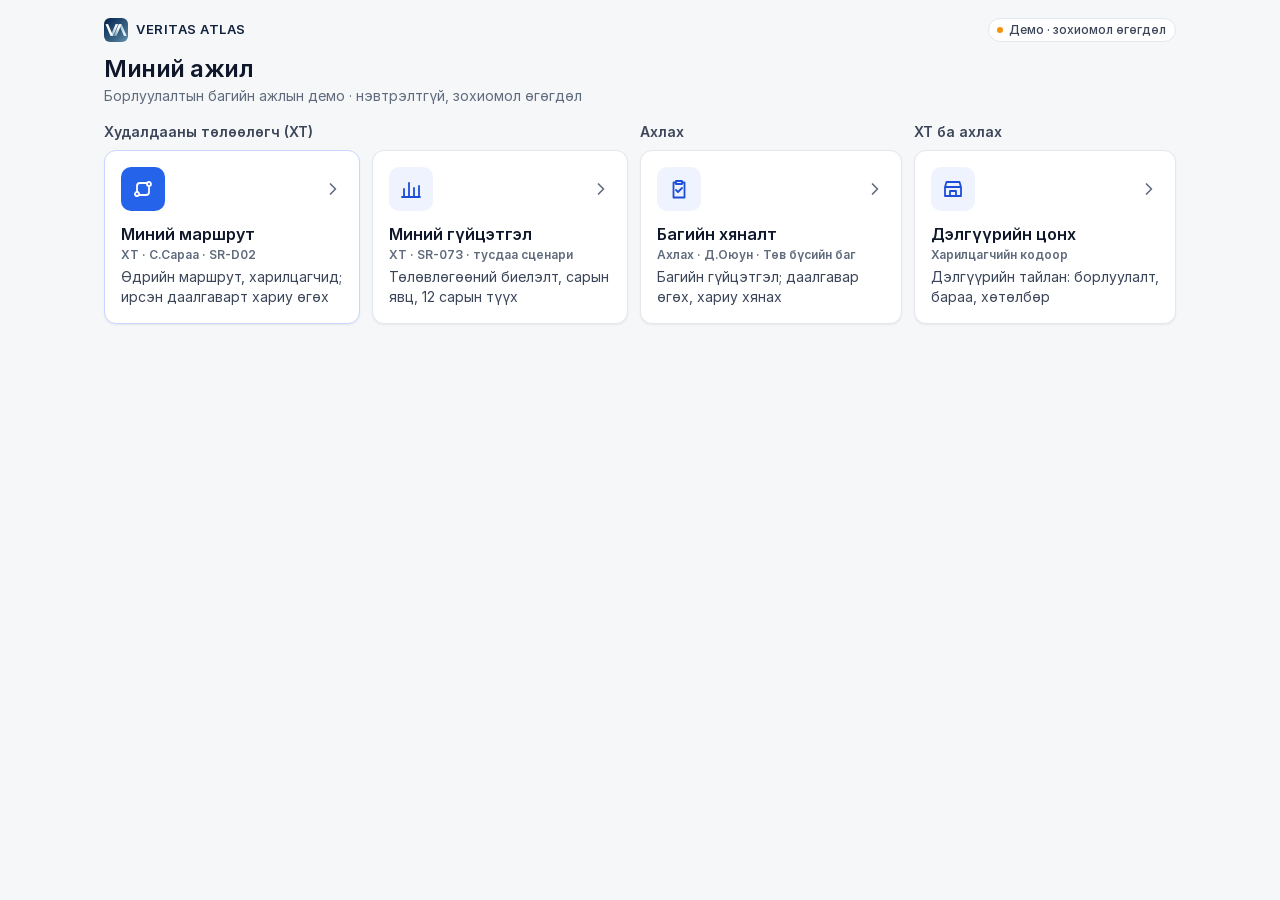
==== commit dab0080e: "Hide home demo notes and legacy footer" ====
--- a/rep-home/index.html
+++ b/rep-home/index.html
@@ -2,8 +2,8 @@
 <html lang="mn" data-ws-module="home" data-ui="v1">
 <head>
   <meta charset="utf-8">
-  <meta name="build" content="0d5798144530">
-  <meta name="release" content="9e04665698">
+  <meta name="build" content="25ca33a3e8e8">
+  <meta name="release" content="d61e21b008">
   <meta name="viewport" content="width=device-width, initial-scale=1, viewport-fit=cover">
   <meta name="color-scheme" content="light">
   <title>Миний ажил · Демо</title>
@@ -72,7 +72,7 @@
     </nav>
 
     <!-- two separate demo stories: never one person's data -->
-    <section class="hm-sc" id="scen" aria-labelledby="sc-t">
+    <section class="hm-sc" id="scen" aria-labelledby="sc-t" hidden>
       <h2 class="hm-rh" id="sc-t">Демогийн хоёр тусдаа сценари</h2>
       <ol>
         <li><b>Даалгаврын урсгал.</b> Ахлах Д.Оюун «Багийн хяналт»-аас даалгавар өгнө → ХТ С.Сараа (SR-D02) «Миний маршрут»-аас хариу илгээнэ → ахлах хянаж баталгаажуулна эсвэл дахин ажиллуулна.</li>
@@ -81,7 +81,7 @@
       <p>Дүрийг энд эсвэл «Цэс»-ээс сонгоно: нэвтрэлт биш. Даалгавар энэ төхөөрөмжийн browser-т хадгалагдана.</p>
     </section>
 
-    <footer class="hm-foot" id="foot">
+    <footer class="hm-foot" id="foot" hidden>
       <a class="hm-legacy" data-m="legacy" data-ws-nav href="../rep-route/?rep=SR-073">SR-073-ийн маршрут (25 дэлгүүр, өмнөх демо)<svg aria-hidden="true"><use href="#i-right"/></svg></a>
       <p><span class="num" id="build">Хувилбар: локал</span></p>
     </footer>
@@ -89,7 +89,7 @@
     <section class="hm-state" id="state" hidden><h2 id="state-title"></h2><p id="state-text"></p><a class="hm-btn" id="state-link" data-ws-nav href="?rep=SR-073"></a></section>
   </main>
 
-  <script src="assets/deploy.js?v=1d6e32367b"></script>
+  <script src="assets/deploy.js?v=c74ab2f336"></script>
   <script src="assets/workspace.js?v=1901e2b433"></script>
   <script src="assets/home.js?v=1155a97aa2"></script>
 </body>
